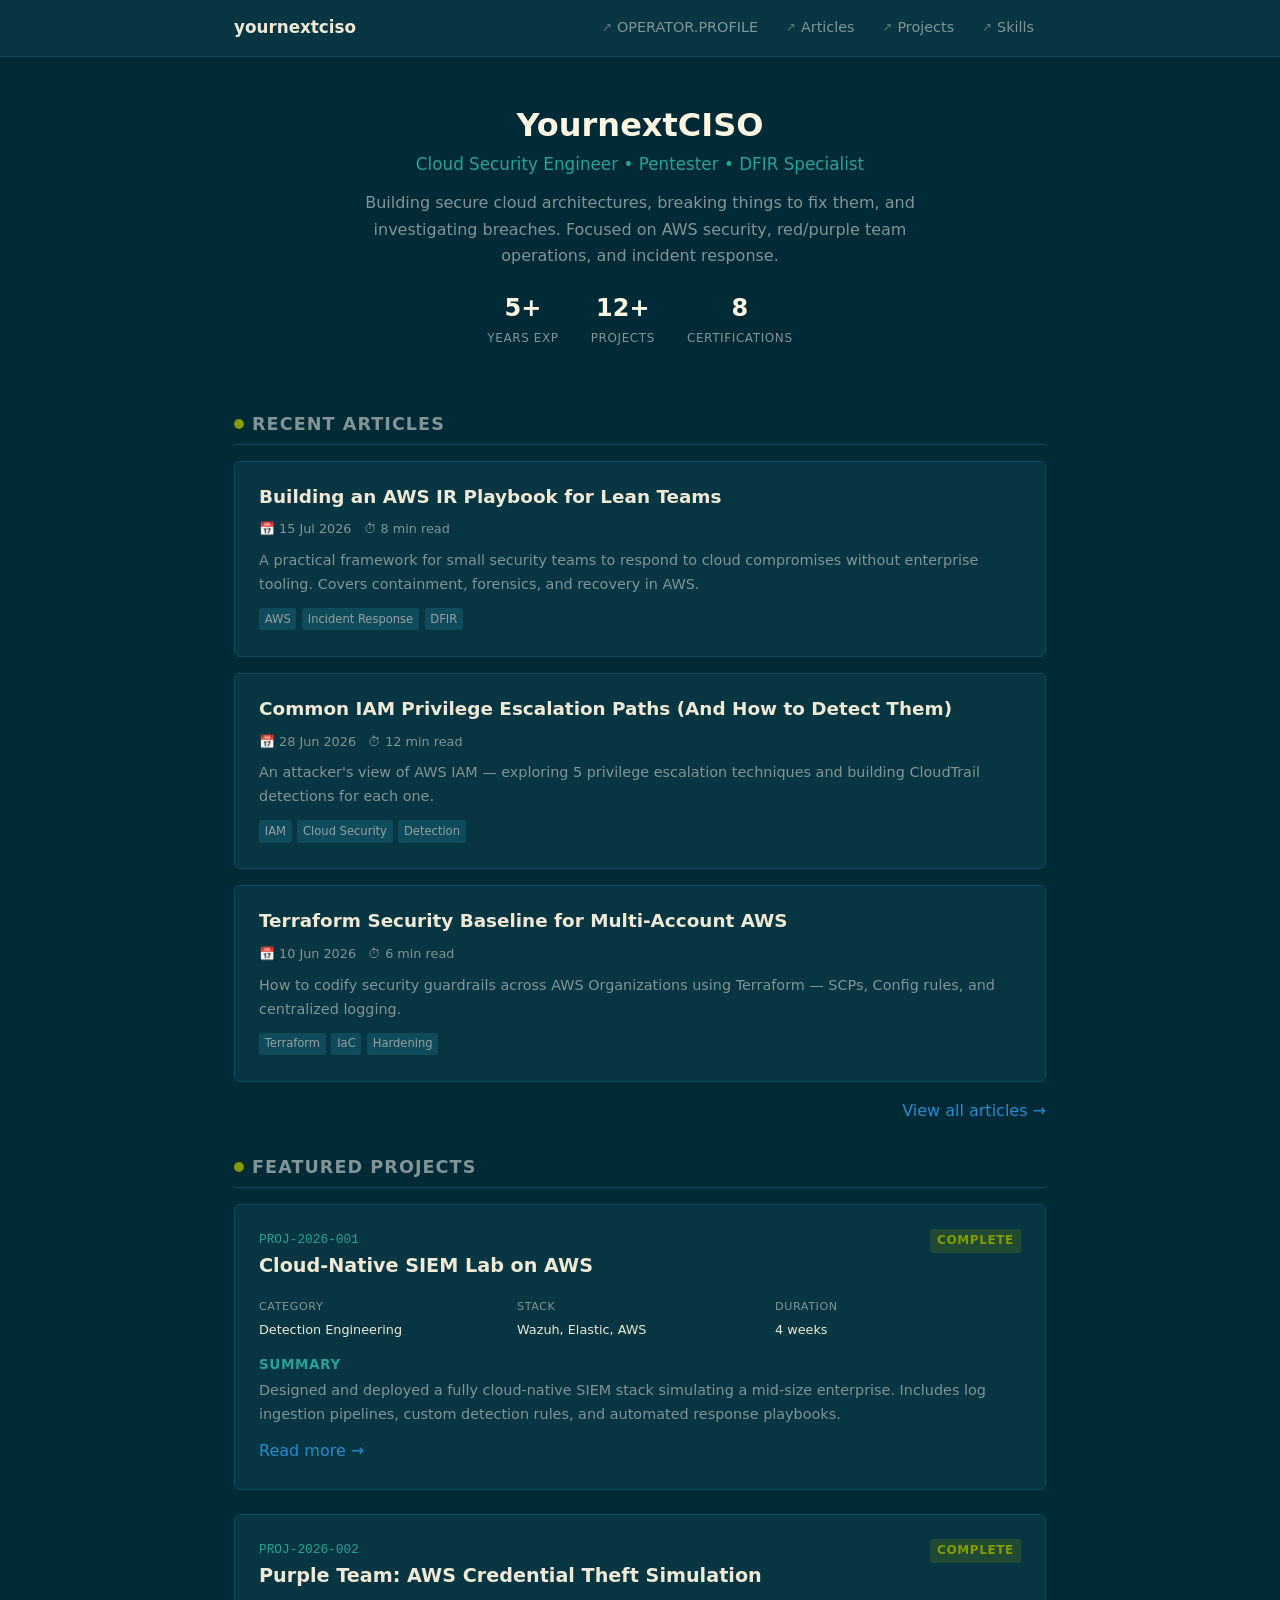
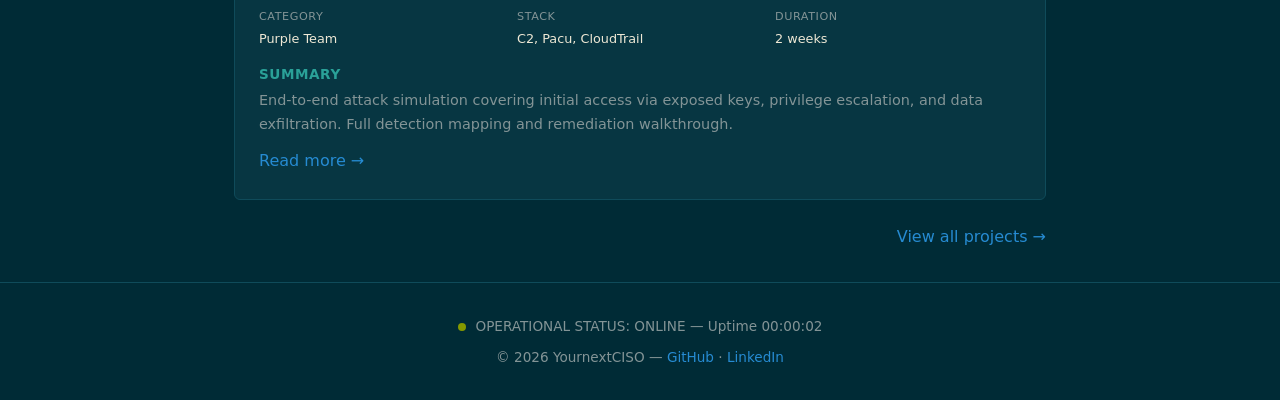
==== index.html @ 242e4b66 "Update index.html" ====
<!DOCTYPE html>
<html lang="en">
<head>
  <meta charset="UTF-8">
  <meta name="viewport" content="width=device-width, initial-scale=1.0">
  <meta name="description" content="YournextCISO — Be DFIRent">
  <title>YournextCISO — Security Operations</title>
  <link rel="stylesheet" href="css/style.css">
  <link rel="icon" type="image/svg+xml" href="data:image/svg+xml,<svg xmlns='http://www.w3.org/2000/svg' viewBox='0 0 32 32'><text y='28' font-size='28'>🛡️</text></svg>">
</head>
<body>

  <!-- Skip Link -->
  <a href="#main-content" class="sr-only skip-link">Skip to content</a>

  <!-- Header / Navigation -->
  <header class="site-header">
    <div class="header-inner">
      <a href="/" class="brand" title="YournextCISO">
        <img src="images/avatar.jpg" alt="" class="brand-avatar" width="32" height="32" onerror="this.style.display='none'">
        <span>yournextciso</span>
      </a>
      <button class="nav-toggle" id="navToggle" aria-label="Toggle navigation" aria-expanded="false">☰</button>
      <nav>
        <ul class="nav-tabs" id="navTabs">
          <li><a href="/" class="nav-tab"><span class="ix">↗</span>OPERATOR.PROFILE</a></li>
          <li><a href="articles/" class="nav-tab"><span class="ix">↗</span>Articles</a></li>
          <li><a href="projects/" class="nav-tab"><span class="ix">↗</span>Projects</a></li>
          <li><a href="skills/" class="nav-tab"><span class="ix">↗</span>Skills</a></li>
        </ul>
      </nav>
    </div>
  </header>

  <!-- Main Content -->
  <main id="main-content">

    <!-- Operator Profile -->
    <section class="profile-hero">
      <img src="images/avatar.jpg" alt="YournextCISO profile" class="profile-avatar" width="120" height="120" onerror="this.style.display='none'">
      <h1 class="profile-name">YournextCISO</h1>
      <p class="profile-title">Cloud Security Engineer &bull; Pentester &bull; DFIR Specialist</p>
      <p style="max-width:600px;margin:0.75rem auto 0;color:var(--soc-ink0);">
        Building secure cloud architectures, breaking things to fix them, and investigating breaches.
        Focused on AWS security, red/purple team operations, and incident response.
      </p>
      <div class="profile-stats">
        <div class="profile-stat">
          <div class="profile-stat-num">5+</div>
          <div class="profile-stat-label">Years Exp</div>
        </div>
        <div class="profile-stat">
          <div class="profile-stat-num">12+</div>
          <div class="profile-stat-label">Projects</div>
        </div>
        <div class="profile-stat">
          <div class="profile-stat-num">8</div>
          <div class="profile-stat-label">Certifications</div>
        </div>
      </div>
    </section>

    <div class="container">

      <!-- Recent Articles -->
      <section class="section">
        <div class="section-header">
          <span class="indicator" aria-hidden="true"></span>
          <h2>Recent Articles</h2>
        </div>

        <article class="card">
          <div class="card-title"><a href="articles/aws-incident-response-playbook.html">Building an AWS IR Playbook for Lean Teams</a></div>
          <div class="card-meta">
            <span>📅 15 Jul 2026</span>
            <span>⏱ 8 min read</span>
          </div>
          <div class="card-excerpt">A practical framework for small security teams to respond to cloud compromises without enterprise tooling. Covers containment, forensics, and recovery in AWS.</div>
          <div style="margin-top:0.5rem;">
            <span class="tag">AWS</span><span class="tag">Incident Response</span><span class="tag">DFIR</span>
          </div>
        </article>

        <article class="card">
          <div class="card-title"><a href="articles/iam-privilege-escalation-paths.html">Common IAM Privilege Escalation Paths (And How to Detect Them)</a></div>
          <div class="card-meta">
            <span>📅 28 Jun 2026</span>
            <span>⏱ 12 min read</span>
          </div>
          <div class="card-excerpt">An attacker's view of AWS IAM — exploring 5 privilege escalation techniques and building CloudTrail detections for each one.</div>
          <div style="margin-top:0.5rem;">
            <span class="tag">IAM</span><span class="tag">Cloud Security</span><span class="tag">Detection</span>
          </div>
        </article>

        <article class="card">
          <div class="card-title"><a href="articles/terraform-security-baseline.html">Terraform Security Baseline for Multi-Account AWS</a></div>
          <div class="card-meta">
            <span>📅 10 Jun 2026</span>
            <span>⏱ 6 min read</span>
          </div>
          <div class="card-excerpt">How to codify security guardrails across AWS Organizations using Terraform — SCPs, Config rules, and centralized logging.</div>
          <div style="margin-top:0.5rem;">
            <span class="tag">Terraform</span><span class="tag">IaC</span><span class="tag">Hardening</span>
          </div>
        </article>

        <p style="text-align:right;margin-top:0.5rem;">
          <a href="articles/">View all articles →</a>
        </p>
      </section>

      <!-- Featured Projects -->
      <section class="section">
        <div class="section-header">
          <span class="indicator" aria-hidden="true"></span>
          <h2>Featured Projects</h2>
        </div>

        <div class="report">
          <div class="report-header">
            <div>
              <div class="report-id">PROJ-2026-001</div>
              <div class="report-title">Cloud-Native SIEM Lab on AWS</div>
            </div>
            <span class="report-status complete">Complete</span>
          </div>
          <div class="report-grid">
            <div class="report-field">
              <div class="report-field-label">Category</div>
              <div class="report-field-value">Detection Engineering</div>
            </div>
            <div class="report-field">
              <div class="report-field-label">Stack</div>
              <div class="report-field-value">Wazuh, Elastic, AWS</div>
            </div>
            <div class="report-field">
              <div class="report-field-label">Duration</div>
              <div class="report-field-value">4 weeks</div>
            </div>
          </div>
          <div class="report-section">
            <h4>Summary</h4>
            <p style="font-size:0.9rem;color:var(--soc-ink0);">Designed and deployed a fully cloud-native SIEM stack simulating a mid-size enterprise. Includes log ingestion pipelines, custom detection rules, and automated response playbooks.</p>
          </div>
          <p style="margin-top:0.75rem;"><a href="projects/">Read more →</a></p>
        </div>

        <div class="report">
          <div class="report-header">
            <div>
              <div class="report-id">PROJ-2026-002</div>
              <div class="report-title">Purple Team: AWS Credential Theft Simulation</div>
            </div>
            <span class="report-status complete">Complete</span>
          </div>
          <div class="report-grid">
            <div class="report-field">
              <div class="report-field-label">Category</div>
              <div class="report-field-value">Purple Team</div>
            </div>
            <div class="report-field">
              <div class="report-field-label">Stack</div>
              <div class="report-field-value">C2, Pacu, CloudTrail</div>
            </div>
            <div class="report-field">
              <div class="report-field-label">Duration</div>
              <div class="report-field-value">2 weeks</div>
            </div>
          </div>
          <div class="report-section">
            <h4>Summary</h4>
            <p style="font-size:0.9rem;color:var(--soc-ink0);">End-to-end attack simulation covering initial access via exposed keys, privilege escalation, and data exfiltration. Full detection mapping and remediation walkthrough.</p>
          </div>
          <p style="margin-top:0.75rem;"><a href="projects/">Read more →</a></p>
        </div>

        <p style="text-align:right;margin-top:0.5rem;">
          <a href="projects/">View all projects →</a>
        </p>
      </section>

    </div>
  </main>

  <!-- Footer -->
  <footer class="site-footer">
    <div class="container">
      <p>
        <span class="status-dot" aria-hidden="true"></span>
        OPERATIONAL STATUS: ONLINE &mdash; Uptime <span id="uptimeCounter">--:--:--</span>
      </p>
      <p style="margin-top:0.5rem;">
        &copy; <span id="currentYear">2026</span> YournextCISO &mdash;
        <a href="https://github.com/YournextCISO">GitHub</a> &middot;
        <a href="https://www.linkedin.com/">LinkedIn</a>
      </p>
    </div>
  </footer>

  <script src="js/main.js"></script>
</body>
</html>
---- css/style.css ----
/* ==============================================
   YournextCISO Portfolio — SOC Dashboard Theme
   Merged from secfortress.com + chicken0248.fyi
   ============================================== */

/* --- Custom Properties --- */
:root {
  /* Solarized-dark inspired palette */
  --soc-bg0:    #002b36;
  --soc-bg1:    #073642;
  --soc-bg2:    #0a3d4a;
  --soc-bg3:    #0f4b5a;
  --soc-ink0:   #839496;
  --soc-ink1:   #93a1a1;
  --soc-ink2:   #eee8d5;
  --soc-ink3:   #fdf6e3;
  --soc-blue:   #268bd2;
  --soc-cyan:   #2aa198;
  --soc-green:  #859900;
  --soc-orange: #cb4b16;
  --soc-red:    #dc322f;
  --soc-violet: #6c71c4;
  --soc-yellow: #b58900;
  --soc-accent: var(--soc-blue);

  /* Layout */
  --soc-max-w:  860px;
  --soc-radius: 6px;
  --soc-gap:    1.5rem;

  /* Type */
  --font-mono:  'Cascadia Code', 'Fira Code', 'JetBrains Mono', 'Consolas', monospace;
  --font-sans:  system-ui, -apple-system, 'Segoe UI', Roboto, sans-serif;
}

/* --- Reset & Base --- */
*,
*::before,
*::after { box-sizing: border-box; margin: 0; padding: 0; }

html {
  scroll-behavior: smooth;
  font-size: 16px;
  background: var(--soc-bg0);
  color: var(--soc-ink1);
  font-family: var(--font-sans);
  line-height: 1.65;
}

body {
  min-height: 100vh;
  display: flex;
  flex-direction: column;
}

/* --- Skip Link (a11y) --- */
.sr-only {
  position: absolute; width: 1px; height: 1px;
  padding: 0; margin: -1px; overflow: hidden;
  clip: rect(0,0,0,0); white-space: nowrap; border: 0;
}
.skip-link:focus {
  position: fixed; top: 1rem; left: 1rem; z-index: 9999;
  width: auto; height: auto; clip: auto;
  background: var(--soc-bg3); color: var(--soc-cyan);
  padding: 0.5rem 1rem; border-radius: var(--soc-radius);
  font-weight: 600; text-decoration: none;
  box-shadow: 0 0 0 3px var(--soc-cyan);
}

/* --- Typography --- */
h1, h2, h3, h4 { color: var(--soc-ink3); line-height: 1.3; }
h1 { font-size: 1.8rem; }
h2 { font-size: 1.4rem; margin-bottom: 0.75rem; }
h3 { font-size: 1.15rem; }
a { color: var(--soc-blue); text-decoration: none; }
a:hover { color: var(--soc-cyan); text-decoration: underline; }
code, pre { font-family: var(--font-mono); }
pre {
  background: var(--soc-bg1);
  border: 1px solid var(--soc-bg3);
  border-radius: var(--soc-radius);
  padding: 1rem;
  overflow-x: auto;
  font-size: 0.85rem;
}
code { font-size: 0.9em; padding: 0.15em 0.4em; border-radius: 3px; background: var(--soc-bg1); }
p + p { margin-top: 0.75rem; }

/* --- Layout --- */
.container {
  max-width: var(--soc-max-w);
  margin: 0 auto;
  padding: 0 1.5rem;
}

/* --- Header / Nav (SOC-style tabs from chicken0248) --- */
.site-header {
  background: var(--soc-bg1);
  border-bottom: 1px solid var(--soc-bg3);
  position: sticky;
  top: 0;
  z-index: 100;
  backdrop-filter: blur(8px);
}
.header-inner {
  max-width: var(--soc-max-w);
  margin: 0 auto;
  padding: 0 1.5rem;
  display: flex;
  align-items: center;
  justify-content: space-between;
  height: 56px;
}

/* Brand / Logo */
.brand {
  display: flex;
  align-items: center;
  gap: 0.6rem;
  color: var(--soc-ink2);
  font-weight: 700;
  font-size: 1.05rem;
  text-decoration: none;
}
.brand:hover { color: var(--soc-cyan); text-decoration: none; }
.brand-avatar {
  width: 32px;
  height: 32px;
  border-radius: 50%;
  border: 2px solid var(--soc-cyan);
  object-fit: cover;
}

/* Nav Tabs (inspired by chicken0248 .soc-tab) */
.nav-tabs {
  display: flex;
  gap: 0.25rem;
  list-style: none;
}
.nav-tab {
  display: flex;
  align-items: center;
  gap: 0.3rem;
  padding: 0.35rem 0.75rem;
  border-radius: var(--soc-radius);
  color: var(--soc-ink0);
  font-size: 0.9rem;
  font-weight: 500;
  text-decoration: none;
  transition: background 0.15s, color 0.15s;
}
.nav-tab:hover { background: var(--soc-bg2); color: var(--soc-ink2); text-decoration: none; }
.nav-tab.active { background: var(--soc-bg3); color: var(--soc-cyan); }
.nav-tab .ix { font-size: 0.75rem; opacity: 0.7; }

/* Mobile nav toggle */
.nav-toggle {
  display: none;
  background: none;
  border: none;
  color: var(--soc-ink1);
  font-size: 1.5rem;
  cursor: pointer;
  padding: 0.25rem;
}

/* --- Footer --- */
.site-footer {
  margin-top: auto;
  border-top: 1px solid var(--soc-bg3);
  padding: 2rem 1.5rem;
  text-align: center;
  font-size: 0.85rem;
  color: var(--soc-ink0);
}
.site-footer .status-dot {
  display: inline-block;
  width: 8px; height: 8px;
  border-radius: 50%;
  background: var(--soc-green);
  margin-right: 0.35rem;
}

/* --- Cards (secfortress-style posts) --- */
.card {
  background: var(--soc-bg1);
  border: 1px solid var(--soc-bg3);
  border-radius: var(--soc-radius);
  padding: 1.25rem 1.5rem;
  margin-bottom: 1rem;
  transition: border-color 0.2s;
}
.card:hover { border-color: var(--soc-blue); }
.card-title {
  font-size: 1.15rem;
  font-weight: 600;
  margin-bottom: 0.4rem;
}
.card-title a { color: var(--soc-ink2); }
.card-title a:hover { color: var(--soc-cyan); text-decoration: none; }
.card-meta {
  display: flex;
  flex-wrap: wrap;
  gap: 0.75rem;
  font-size: 0.8rem;
  color: var(--soc-ink0);
  margin-bottom: 0.6rem;
}
.card-meta span { display: flex; align-items: center; gap: 0.25rem; }
.card-excerpt {
  color: var(--soc-ink0);
  font-size: 0.9rem;
}

/* Tags (secfortress style) */
.tag {
  display: inline-block;
  padding: 0.15em 0.5em;
  border-radius: 3px;
  font-size: 0.72rem;
  font-weight: 500;
  background: var(--soc-bg3);
  color: var(--soc-ink1);
  margin-right: 0.35rem;
  margin-bottom: 0.35rem;
}
.tag:hover { background: var(--soc-blue); color: var(--soc-ink3); text-decoration: none; }

/* --- Profile Hero (Operator Profile) --- */
.profile-hero {
  text-align: center;
  padding: 3rem 1.5rem 2rem;
}
.profile-avatar {
  width: 120px;
  height: 120px;
  border-radius: 50%;
  border: 3px solid var(--soc-cyan);
  margin-bottom: 1rem;
  object-fit: cover;
}
.profile-name { font-size: 2rem; margin-bottom: 0.25rem; }
.profile-title { color: var(--soc-cyan); font-size: 1.05rem; font-weight: 500; margin-bottom: 0.5rem; }
.profile-stats {
  display: flex;
  justify-content: center;
  gap: 2rem;
  margin-top: 1.25rem;
  font-size: 0.85rem;
}
.profile-stat { text-align: center; }
.profile-stat-num { font-size: 1.5rem; font-weight: 700; color: var(--soc-ink3); }
.profile-stat-label { color: var(--soc-ink0); font-size: 0.75rem; text-transform: uppercase; letter-spacing: 0.05em; }

/* --- Section Headers --- */
.section {
  margin: 2rem 0;
}
.section-header {
  display: flex;
  align-items: center;
  gap: 0.5rem;
  margin-bottom: 1rem;
  padding-bottom: 0.5rem;
  border-bottom: 1px solid var(--soc-bg3);
}
.section-header .indicator {
  width: 10px; height: 10px;
  border-radius: 50%;
  background: var(--soc-green);
  flex-shrink: 0;
}
.section-header h2 {
  margin: 0;
  font-size: 1.1rem;
  font-weight: 600;
  text-transform: uppercase;
  letter-spacing: 0.06em;
  color: var(--soc-ink0);
}

/* --- IR Report Style (projects) --- */
.report {
  background: var(--soc-bg1);
  border: 1px solid var(--soc-bg3);
  border-radius: var(--soc-radius);
  padding: 1.5rem;
  margin-bottom: 1.5rem;
}
.report-header {
  display: flex;
  align-items: flex-start;
  justify-content: space-between;
  flex-wrap: wrap;
  gap: 1rem;
  margin-bottom: 1rem;
}
.report-id {
  font-family: var(--font-mono);
  font-size: 0.8rem;
  color: var(--soc-cyan);
}
.report-title { font-size: 1.2rem; font-weight: 600; color: var(--soc-ink2); }
.report-status {
  font-size: 0.75rem;
  font-weight: 600;
  padding: 0.2em 0.6em;
  border-radius: 3px;
  text-transform: uppercase;
  letter-spacing: 0.05em;
}
.report-status.complete { background: #85990033; color: var(--soc-green); }
.report-status.in-progress { background: #b5890033; color: var(--soc-yellow); }
.report-grid {
  display: grid;
  grid-template-columns: repeat(auto-fit, minmax(180px, 1fr));
  gap: 0.75rem;
  margin-bottom: 1rem;
}
.report-field {
  font-size: 0.8rem;
}
.report-field-label {
  color: var(--soc-ink0);
  text-transform: uppercase;
  letter-spacing: 0.05em;
  font-size: 0.7rem;
  margin-bottom: 0.15rem;
}
.report-field-value { color: var(--soc-ink2); font-weight: 500; }
.report-section { margin-top: 1rem; }
.report-section h4 {
  font-size: 0.85rem;
  color: var(--soc-cyan);
  text-transform: uppercase;
  letter-spacing: 0.04em;
  margin-bottom: 0.35rem;
}

/* --- Skills Grid --- */
.skills-grid {
  display: grid;
  grid-template-columns: repeat(auto-fit, minmax(250px, 1fr));
  gap: 1rem;
}
.skill-block {
  background: var(--soc-bg1);
  border: 1px solid var(--soc-bg3);
  border-radius: var(--soc-radius);
  padding: 1.25rem;
}
.skill-block h3 {
  font-size: 0.95rem;
  margin-bottom: 0.75rem;
  color: var(--soc-cyan);
  text-transform: uppercase;
  letter-spacing: 0.04em;
}
.skill-tags { display: flex; flex-wrap: wrap; gap: 0.4rem; }
.skill-tag {
  display: inline-block;
  padding: 0.2em 0.6em;
  border-radius: 3px;
  font-size: 0.78rem;
  font-weight: 500;
  background: var(--soc-bg3);
  color: var(--soc-ink1);
}

/* --- 404 --- */
.error-page {
  text-align: center;
  padding: 4rem 1.5rem;
}
.error-page h1 {
  font-size: 4rem;
  font-family: var(--font-mono);
  color: var(--soc-cyan);
}
.error-page p { color: var(--soc-ink0); margin-top: 0.5rem; }

/* --- Responsive --- */
@media (max-width: 640px) {
  .nav-tabs {
    display: none;
    position: absolute;
    top: 56px;
    left: 0;
    right: 0;
    background: var(--soc-bg1);
    border-bottom: 1px solid var(--soc-bg3);
    flex-direction: column;
    padding: 0.5rem 1rem;
    gap: 0;
  }
  .nav-tabs.open { display: flex; }
  .nav-toggle { display: block; }
  .profile-stats { gap: 1.25rem; }
  .report-grid { grid-template-columns: 1fr 1fr; }
  h1 { font-size: 1.5rem; }
  .container { padding: 0 1rem; }
  .header-inner { padding: 0 1rem; }
}
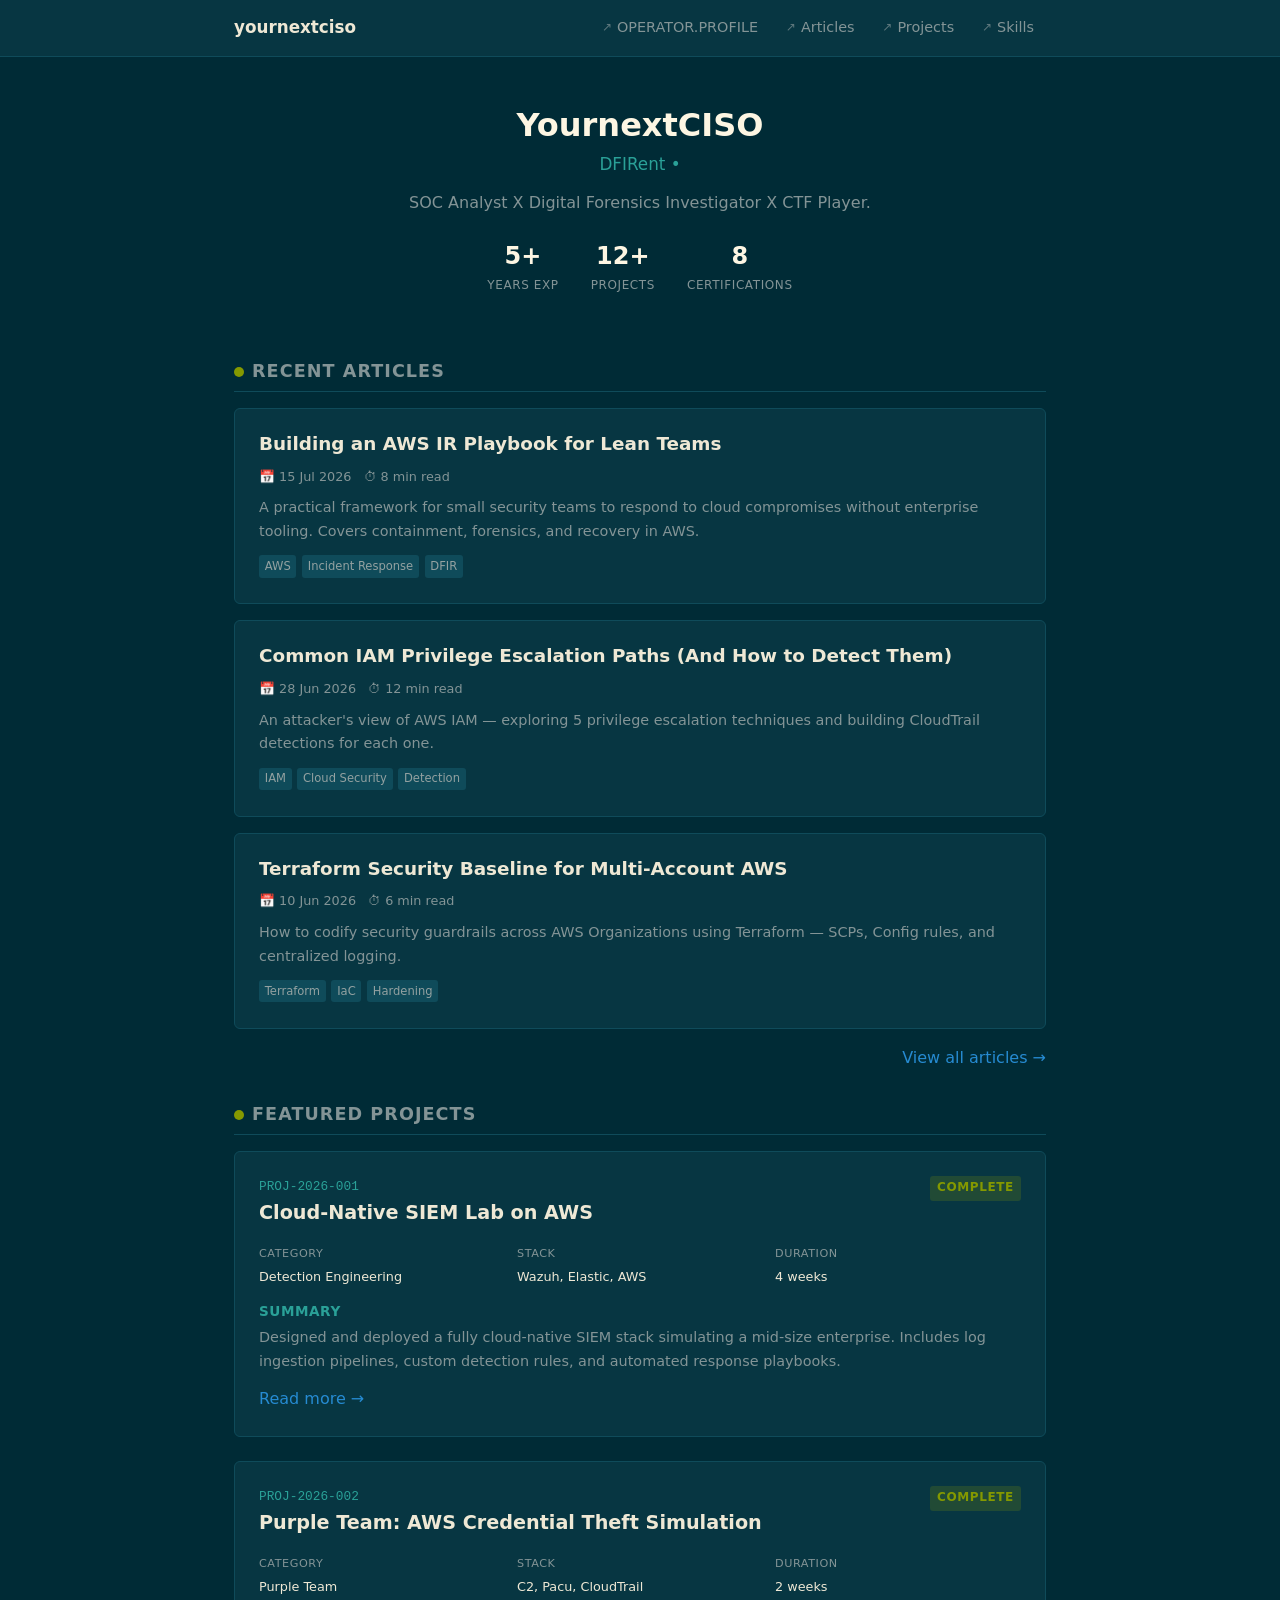
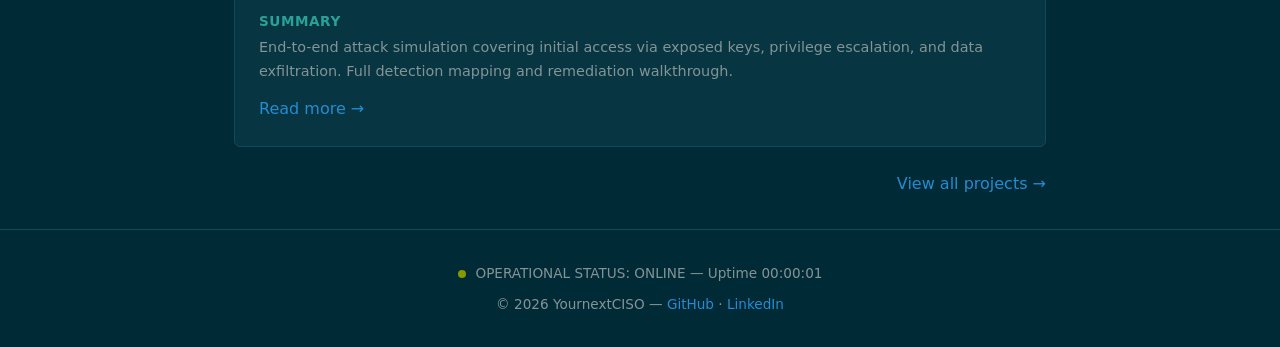
==== commit 2e708179: "Update index.html" ====
--- a/index.html
+++ b/index.html
@@ -39,10 +39,9 @@
     <section class="profile-hero">
       <img src="images/avatar.jpg" alt="YournextCISO profile" class="profile-avatar" width="120" height="120" onerror="this.style.display='none'">
       <h1 class="profile-name">YournextCISO</h1>
-      <p class="profile-title">Cloud Security Engineer &bull; Pentester &bull; DFIR Specialist</p>
+      <p class="profile-title">DFIRent &bull;</p>
       <p style="max-width:600px;margin:0.75rem auto 0;color:var(--soc-ink0);">
-        Building secure cloud architectures, breaking things to fix them, and investigating breaches.
-        Focused on AWS security, red/purple team operations, and incident response.
+        SOC Analyst X Digital Forensics Investigator X CTF Player.
       </p>
       <div class="profile-stats">
         <div class="profile-stat">
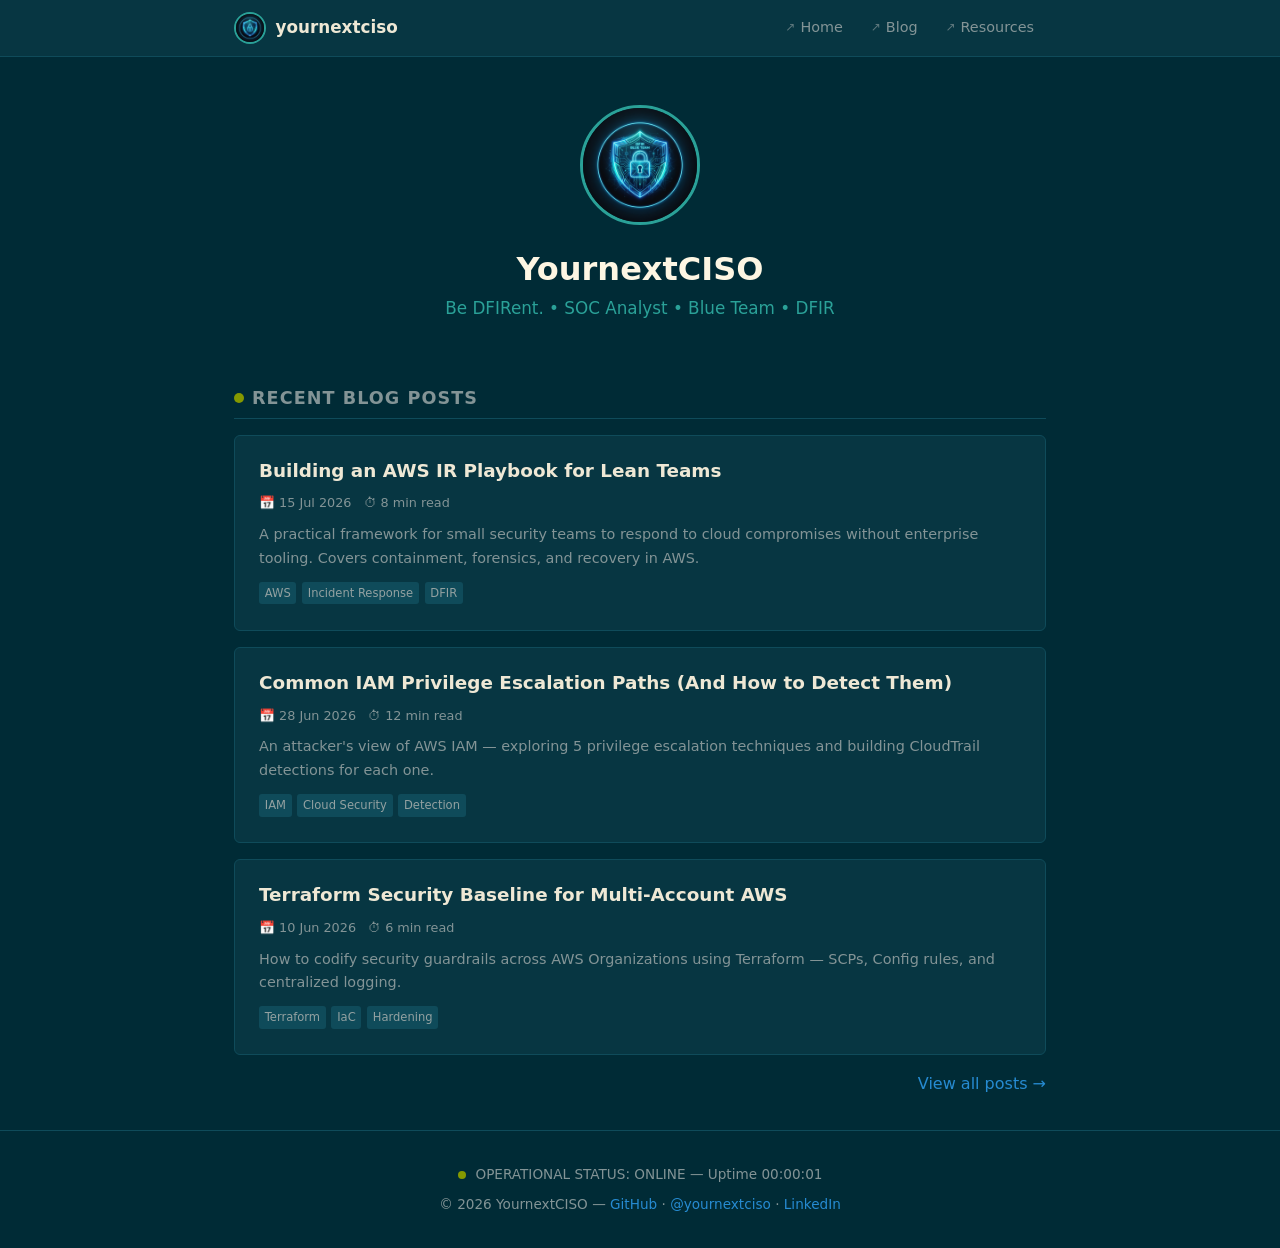
==== commit 7b804132: "Redesign: minimal homepage, rename articles to blogs, add resources, remove projects/skills" ====
--- a/index.html
+++ b/index.html
@@ -3,8 +3,8 @@
 <head>
   <meta charset="UTF-8">
   <meta name="viewport" content="width=device-width, initial-scale=1.0">
-  <meta name="description" content="YournextCISO — Be DFIRent">
-  <title>YournextCISO — Security Operations</title>
+  <meta name="description" content="YournextCISO — Be DFIRent. SOC Analyst | Blue Team & DFIR">
+  <title>YournextCISO — Home</title>
   <link rel="stylesheet" href="css/style.css">
   <link rel="icon" type="image/svg+xml" href="data:image/svg+xml,<svg xmlns='http://www.w3.org/2000/svg' viewBox='0 0 32 32'><text y='28' font-size='28'>🛡️</text></svg>">
 </head>
@@ -17,16 +17,15 @@
   <header class="site-header">
     <div class="header-inner">
       <a href="/" class="brand" title="YournextCISO">
-        <img src="images/avatar.jpg" alt="" class="brand-avatar" width="32" height="32" onerror="this.style.display='none'">
+        <img src="images/avatar.png" alt="" class="brand-avatar" width="32" height="32" onerror="this.style.display='none'">
         <span>yournextciso</span>
       </a>
       <button class="nav-toggle" id="navToggle" aria-label="Toggle navigation" aria-expanded="false">☰</button>
       <nav>
         <ul class="nav-tabs" id="navTabs">
-          <li><a href="/" class="nav-tab"><span class="ix">↗</span>OPERATOR.PROFILE</a></li>
-          <li><a href="articles/" class="nav-tab"><span class="ix">↗</span>Articles</a></li>
-          <li><a href="projects/" class="nav-tab"><span class="ix">↗</span>Projects</a></li>
-          <li><a href="skills/" class="nav-tab"><span class="ix">↗</span>Skills</a></li>
+          <li><a href="/" class="nav-tab"><span class="ix">↗</span>Home</a></li>
+          <li><a href="blogs/" class="nav-tab"><span class="ix">↗</span>Blog</a></li>
+          <li><a href="resources/" class="nav-tab"><span class="ix">↗</span>Resources</a></li>
         </ul>
       </nav>
     </div>
@@ -35,41 +34,24 @@
   <!-- Main Content -->
   <main id="main-content">
 
-    <!-- Operator Profile -->
+    <!-- Operator Profile — Minimal -->
     <section class="profile-hero">
-      <img src="images/avatar.jpg" alt="YournextCISO profile" class="profile-avatar" width="120" height="120" onerror="this.style.display='none'">
+      <img src="images/avatar.png" alt="YournextCISO profile" class="profile-avatar" width="120" height="120" onerror="this.style.display='none'">
       <h1 class="profile-name">YournextCISO</h1>
-      <p class="profile-title">DFIRent &bull;</p>
-      <p style="max-width:600px;margin:0.75rem auto 0;color:var(--soc-ink0);">
-        SOC Analyst X Digital Forensics Investigator X CTF Player.
-      </p>
-      <div class="profile-stats">
-        <div class="profile-stat">
-          <div class="profile-stat-num">5+</div>
-          <div class="profile-stat-label">Years Exp</div>
-        </div>
-        <div class="profile-stat">
-          <div class="profile-stat-num">12+</div>
-          <div class="profile-stat-label">Projects</div>
-        </div>
-        <div class="profile-stat">
-          <div class="profile-stat-num">8</div>
-          <div class="profile-stat-label">Certifications</div>
-        </div>
-      </div>
+      <p class="profile-title">Be DFIRent. &bull; SOC Analyst &bull; Blue Team &bull; DFIR</p>
     </section>
 
     <div class="container">
 
-      <!-- Recent Articles -->
-      <section class="section">
+      <!-- Recent Blog Posts -->
+      <section class="section" id="blog-feed">
         <div class="section-header">
           <span class="indicator" aria-hidden="true"></span>
-          <h2>Recent Articles</h2>
+          <h2>Recent Blog Posts</h2>
         </div>
 
         <article class="card">
-          <div class="card-title"><a href="articles/aws-incident-response-playbook.html">Building an AWS IR Playbook for Lean Teams</a></div>
+          <div class="card-title"><a href="blogs/aws-incident-response-playbook.html">Building an AWS IR Playbook for Lean Teams</a></div>
           <div class="card-meta">
             <span>📅 15 Jul 2026</span>
             <span>⏱ 8 min read</span>
@@ -81,7 +63,7 @@
         </article>
 
         <article class="card">
-          <div class="card-title"><a href="articles/iam-privilege-escalation-paths.html">Common IAM Privilege Escalation Paths (And How to Detect Them)</a></div>
+          <div class="card-title"><a href="blogs/iam-privilege-escalation-paths.html">Common IAM Privilege Escalation Paths (And How to Detect Them)</a></div>
           <div class="card-meta">
             <span>📅 28 Jun 2026</span>
             <span>⏱ 12 min read</span>
@@ -93,7 +75,7 @@
         </article>
 
         <article class="card">
-          <div class="card-title"><a href="articles/terraform-security-baseline.html">Terraform Security Baseline for Multi-Account AWS</a></div>
+          <div class="card-title"><a href="blogs/terraform-security-baseline.html">Terraform Security Baseline for Multi-Account AWS</a></div>
           <div class="card-meta">
             <span>📅 10 Jun 2026</span>
             <span>⏱ 6 min read</span>
@@ -105,77 +87,7 @@
         </article>
 
         <p style="text-align:right;margin-top:0.5rem;">
-          <a href="articles/">View all articles →</a>
-        </p>
-      </section>
-
-      <!-- Featured Projects -->
-      <section class="section">
-        <div class="section-header">
-          <span class="indicator" aria-hidden="true"></span>
-          <h2>Featured Projects</h2>
-        </div>
-
-        <div class="report">
-          <div class="report-header">
-            <div>
-              <div class="report-id">PROJ-2026-001</div>
-              <div class="report-title">Cloud-Native SIEM Lab on AWS</div>
-            </div>
-            <span class="report-status complete">Complete</span>
-          </div>
-          <div class="report-grid">
-            <div class="report-field">
-              <div class="report-field-label">Category</div>
-              <div class="report-field-value">Detection Engineering</div>
-            </div>
-            <div class="report-field">
-              <div class="report-field-label">Stack</div>
-              <div class="report-field-value">Wazuh, Elastic, AWS</div>
-            </div>
-            <div class="report-field">
-              <div class="report-field-label">Duration</div>
-              <div class="report-field-value">4 weeks</div>
-            </div>
-          </div>
-          <div class="report-section">
-            <h4>Summary</h4>
-            <p style="font-size:0.9rem;color:var(--soc-ink0);">Designed and deployed a fully cloud-native SIEM stack simulating a mid-size enterprise. Includes log ingestion pipelines, custom detection rules, and automated response playbooks.</p>
-          </div>
-          <p style="margin-top:0.75rem;"><a href="projects/">Read more →</a></p>
-        </div>
-
-        <div class="report">
-          <div class="report-header">
-            <div>
-              <div class="report-id">PROJ-2026-002</div>
-              <div class="report-title">Purple Team: AWS Credential Theft Simulation</div>
-            </div>
-            <span class="report-status complete">Complete</span>
-          </div>
-          <div class="report-grid">
-            <div class="report-field">
-              <div class="report-field-label">Category</div>
-              <div class="report-field-value">Purple Team</div>
-            </div>
-            <div class="report-field">
-              <div class="report-field-label">Stack</div>
-              <div class="report-field-value">C2, Pacu, CloudTrail</div>
-            </div>
-            <div class="report-field">
-              <div class="report-field-label">Duration</div>
-              <div class="report-field-value">2 weeks</div>
-            </div>
-          </div>
-          <div class="report-section">
-            <h4>Summary</h4>
-            <p style="font-size:0.9rem;color:var(--soc-ink0);">End-to-end attack simulation covering initial access via exposed keys, privilege escalation, and data exfiltration. Full detection mapping and remediation walkthrough.</p>
-          </div>
-          <p style="margin-top:0.75rem;"><a href="projects/">Read more →</a></p>
-        </div>
-
-        <p style="text-align:right;margin-top:0.5rem;">
-          <a href="projects/">View all projects →</a>
+          <a href="blogs/">View all posts →</a>
         </p>
       </section>
 
@@ -192,6 +104,7 @@
       <p style="margin-top:0.5rem;">
         &copy; <span id="currentYear">2026</span> YournextCISO &mdash;
         <a href="https://github.com/YournextCISO">GitHub</a> &middot;
+        <a href="https://x.com/yournextciso">@yournextciso</a> &middot;
         <a href="https://www.linkedin.com/">LinkedIn</a>
       </p>
     </div>
@@ -199,4 +112,4 @@
 
   <script src="js/main.js"></script>
 </body>
-</html>
+</html>
--- a/css/style.css
+++ b/css/style.css
@@ -1,6 +1,6 @@
 /* ==============================================
    YournextCISO Portfolio — SOC Dashboard Theme
-   Merged from secfortress.com + chicken0248.fyi
+   Minimal Blue Team / DFIR Style
    ============================================== */
 
 /* --- Custom Properties --- */
@@ -94,7 +94,7 @@
   padding: 0 1.5rem;
 }
 
-/* --- Header / Nav (SOC-style tabs from chicken0248) --- */
+/* --- Header / Nav (SOC-style tabs) --- */
 .site-header {
   background: var(--soc-bg1);
   border-bottom: 1px solid var(--soc-bg3);
@@ -132,7 +132,7 @@
   object-fit: cover;
 }
 
-/* Nav Tabs (inspired by chicken0248 .soc-tab) */
+/* Nav Tabs */
 .nav-tabs {
   display: flex;
   gap: 0.25rem;
@@ -182,7 +182,7 @@
   margin-right: 0.35rem;
 }
 
-/* --- Cards (secfortress-style posts) --- */
+/* --- Cards (blog posts) --- */
 .card {
   background: var(--soc-bg1);
   border: 1px solid var(--soc-bg3);
@@ -213,7 +213,7 @@
   font-size: 0.9rem;
 }
 
-/* Tags (secfortress style) */
+/* Tags */
 .tag {
   display: inline-block;
   padding: 0.15em 0.5em;
@@ -227,10 +227,10 @@
 }
 .tag:hover { background: var(--soc-blue); color: var(--soc-ink3); text-decoration: none; }
 
-/* --- Profile Hero (Operator Profile) --- */
+/* --- Profile Hero (Minimal) --- */
 .profile-hero {
   text-align: center;
-  padding: 3rem 1.5rem 2rem;
+  padding: 3rem 1.5rem 1.5rem;
 }
 .profile-avatar {
   width: 120px;
@@ -242,16 +242,6 @@
 }
 .profile-name { font-size: 2rem; margin-bottom: 0.25rem; }
 .profile-title { color: var(--soc-cyan); font-size: 1.05rem; font-weight: 500; margin-bottom: 0.5rem; }
-.profile-stats {
-  display: flex;
-  justify-content: center;
-  gap: 2rem;
-  margin-top: 1.25rem;
-  font-size: 0.85rem;
-}
-.profile-stat { text-align: center; }
-.profile-stat-num { font-size: 1.5rem; font-weight: 700; color: var(--soc-ink3); }
-.profile-stat-label { color: var(--soc-ink0); font-size: 0.75rem; text-transform: uppercase; letter-spacing: 0.05em; }
 
 /* --- Section Headers --- */
 .section {
@@ -280,92 +270,26 @@
   color: var(--soc-ink0);
 }
 
-/* --- IR Report Style (projects) --- */
-.report {
-  background: var(--soc-bg1);
-  border: 1px solid var(--soc-bg3);
-  border-radius: var(--soc-radius);
-  padding: 1.5rem;
-  margin-bottom: 1.5rem;
-}
-.report-header {
-  display: flex;
-  align-items: flex-start;
-  justify-content: space-between;
+/* --- Resource Items (Resources page) --- */
+.resource-item {
+  display: flex;
   flex-wrap: wrap;
-  gap: 1rem;
-  margin-bottom: 1rem;
-}
-.report-id {
-  font-family: var(--font-mono);
-  font-size: 0.8rem;
+  align-items: baseline;
+  gap: 0.4rem;
+  padding: 0.6rem 0;
+  border-bottom: 1px solid var(--soc-bg3);
+  font-size: 0.9rem;
+}
+.resource-item:last-child { border-bottom: none; }
+.resource-item a {
+  font-weight: 600;
   color: var(--soc-cyan);
-}
-.report-title { font-size: 1.2rem; font-weight: 600; color: var(--soc-ink2); }
-.report-status {
-  font-size: 0.75rem;
-  font-weight: 600;
-  padding: 0.2em 0.6em;
-  border-radius: 3px;
-  text-transform: uppercase;
-  letter-spacing: 0.05em;
-}
-.report-status.complete { background: #85990033; color: var(--soc-green); }
-.report-status.in-progress { background: #b5890033; color: var(--soc-yellow); }
-.report-grid {
-  display: grid;
-  grid-template-columns: repeat(auto-fit, minmax(180px, 1fr));
-  gap: 0.75rem;
-  margin-bottom: 1rem;
-}
-.report-field {
-  font-size: 0.8rem;
-}
-.report-field-label {
-  color: var(--soc-ink0);
-  text-transform: uppercase;
-  letter-spacing: 0.05em;
-  font-size: 0.7rem;
-  margin-bottom: 0.15rem;
-}
-.report-field-value { color: var(--soc-ink2); font-weight: 500; }
-.report-section { margin-top: 1rem; }
-.report-section h4 {
-  font-size: 0.85rem;
-  color: var(--soc-cyan);
-  text-transform: uppercase;
-  letter-spacing: 0.04em;
-  margin-bottom: 0.35rem;
-}
-
-/* --- Skills Grid --- */
-.skills-grid {
-  display: grid;
-  grid-template-columns: repeat(auto-fit, minmax(250px, 1fr));
-  gap: 1rem;
-}
-.skill-block {
-  background: var(--soc-bg1);
-  border: 1px solid var(--soc-bg3);
-  border-radius: var(--soc-radius);
-  padding: 1.25rem;
-}
-.skill-block h3 {
-  font-size: 0.95rem;
-  margin-bottom: 0.75rem;
-  color: var(--soc-cyan);
-  text-transform: uppercase;
-  letter-spacing: 0.04em;
-}
-.skill-tags { display: flex; flex-wrap: wrap; gap: 0.4rem; }
-.skill-tag {
-  display: inline-block;
-  padding: 0.2em 0.6em;
-  border-radius: 3px;
-  font-size: 0.78rem;
-  font-weight: 500;
-  background: var(--soc-bg3);
-  color: var(--soc-ink1);
+  white-space: nowrap;
+}
+.resource-item a:hover { color: var(--soc-blue); }
+.resource-desc {
+  color: var(--soc-ink0);
+  font-size: 0.82rem;
 }
 
 /* --- 404 --- */
@@ -396,8 +320,6 @@
   }
   .nav-tabs.open { display: flex; }
   .nav-toggle { display: block; }
-  .profile-stats { gap: 1.25rem; }
-  .report-grid { grid-template-columns: 1fr 1fr; }
   h1 { font-size: 1.5rem; }
   .container { padding: 0 1rem; }
   .header-inner { padding: 0 1rem; }
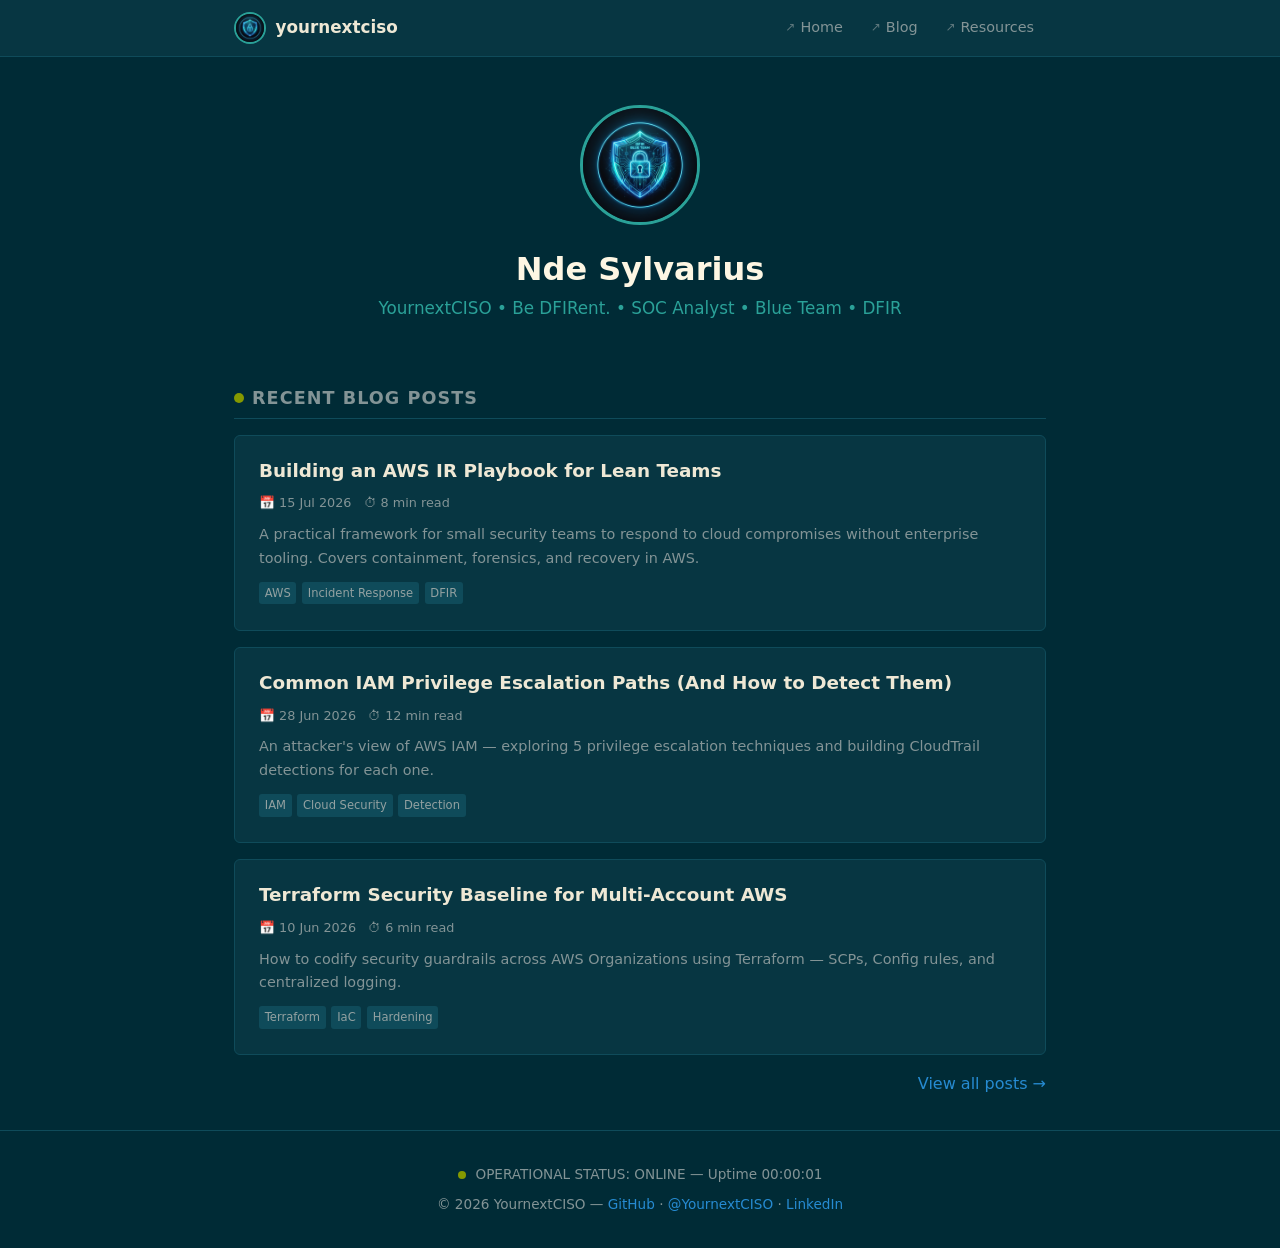
==== commit 8c49589d: "Blog: add real projects and walkthroughs from GitHub org, fix social links and profile name" ====
--- a/index.html
+++ b/index.html
@@ -37,8 +37,8 @@
     <!-- Operator Profile — Minimal -->
     <section class="profile-hero">
       <img src="images/avatar.png" alt="YournextCISO profile" class="profile-avatar" width="120" height="120" onerror="this.style.display='none'">
-      <h1 class="profile-name">YournextCISO</h1>
-      <p class="profile-title">Be DFIRent. &bull; SOC Analyst &bull; Blue Team &bull; DFIR</p>
+      <h1 class="profile-name">Nde Sylvarius</h1>
+      <p class="profile-title">YournextCISO &bull; Be DFIRent. &bull; SOC Analyst &bull; Blue Team &bull; DFIR</p>
     </section>
 
     <div class="container">
@@ -104,8 +104,8 @@
       <p style="margin-top:0.5rem;">
         &copy; <span id="currentYear">2026</span> YournextCISO &mdash;
         <a href="https://github.com/YournextCISO">GitHub</a> &middot;
-        <a href="https://x.com/yournextciso">@yournextciso</a> &middot;
-        <a href="https://www.linkedin.com/">LinkedIn</a>
+        <a href="https://x.com/YournextCISO">@YournextCISO</a> &middot;
+        <a href="https://www.linkedin.com/in/ndesylvarius/">LinkedIn</a>
       </p>
     </div>
   </footer>
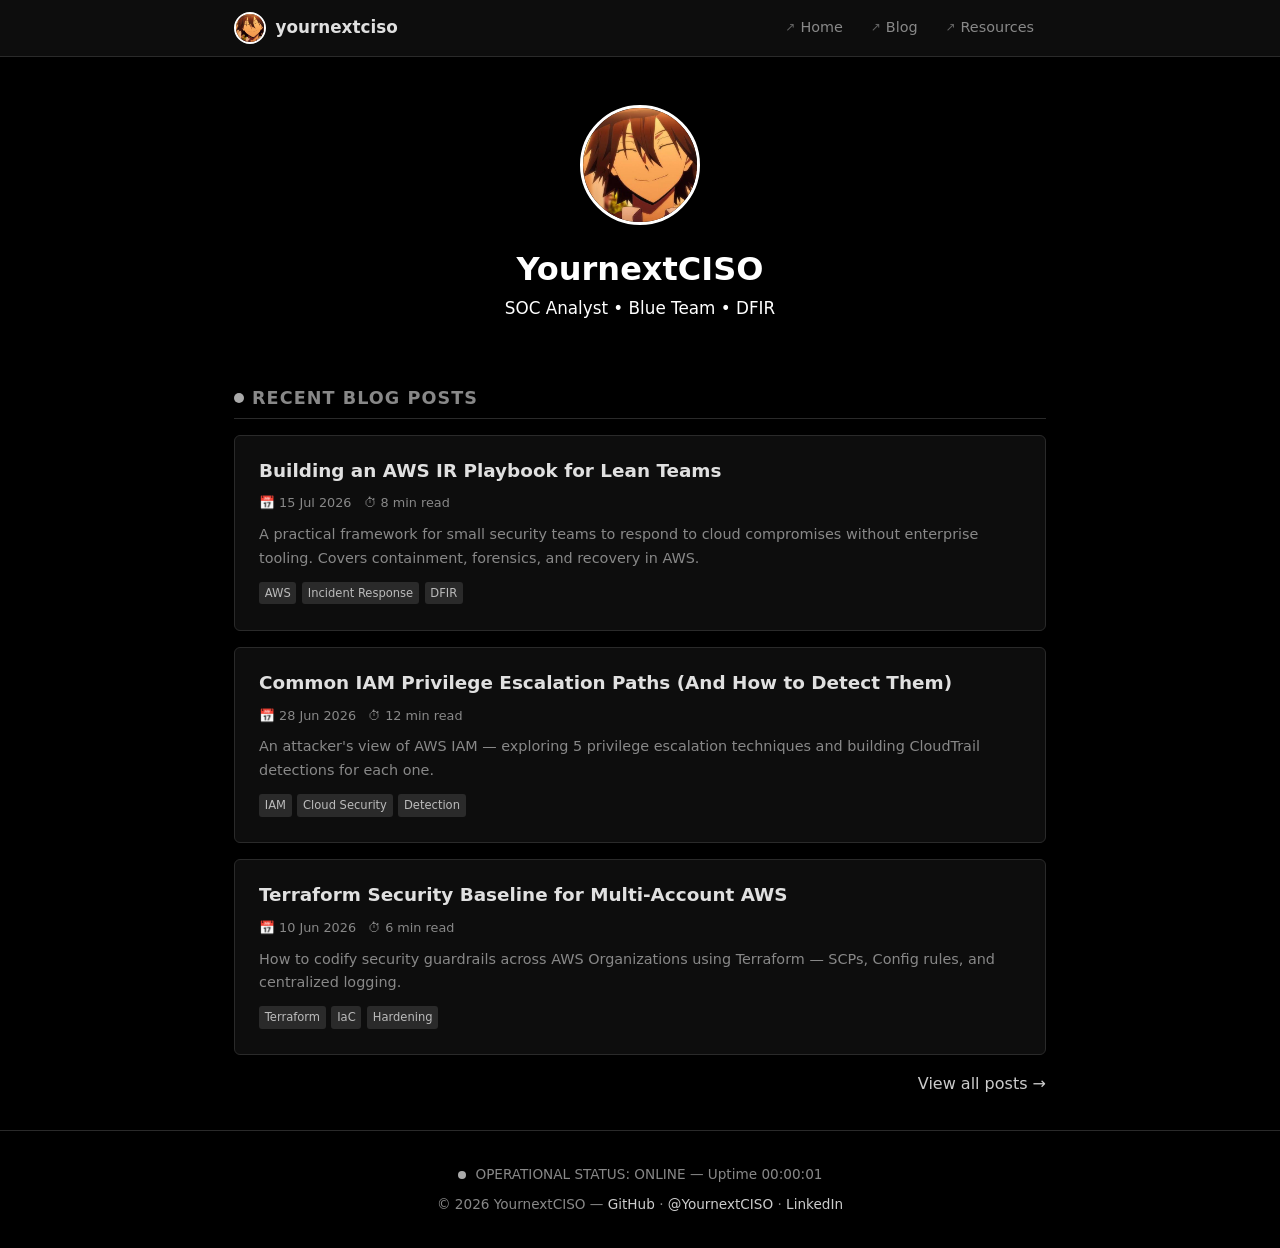
==== commit 41d66b6e: "Update avatar to GitHub profile picture, fix homepage name and tagline" ====
--- a/index.html
+++ b/index.html
@@ -37,8 +37,8 @@
     <!-- Operator Profile — Minimal -->
     <section class="profile-hero">
       <img src="images/avatar.png" alt="YournextCISO profile" class="profile-avatar" width="120" height="120" onerror="this.style.display='none'">
-      <h1 class="profile-name">Nde Sylvarius</h1>
-      <p class="profile-title">YournextCISO &bull; Be DFIRent. &bull; SOC Analyst &bull; Blue Team &bull; DFIR</p>
+      <h1 class="profile-name">YournextCISO</h1>
+      <p class="profile-title">SOC Analyst &bull; Blue Team &bull; DFIR</p>
     </section>
 
     <div class="container">
--- a/css/style.css
+++ b/css/style.css
@@ -5,23 +5,23 @@
 
 /* --- Custom Properties --- */
 :root {
-  /* Solarized-dark inspired palette */
-  --soc-bg0:    #002b36;
-  --soc-bg1:    #073642;
-  --soc-bg2:    #0a3d4a;
-  --soc-bg3:    #0f4b5a;
-  --soc-ink0:   #839496;
-  --soc-ink1:   #93a1a1;
-  --soc-ink2:   #eee8d5;
-  --soc-ink3:   #fdf6e3;
-  --soc-blue:   #268bd2;
-  --soc-cyan:   #2aa198;
-  --soc-green:  #859900;
-  --soc-orange: #cb4b16;
-  --soc-red:    #dc322f;
-  --soc-violet: #6c71c4;
-  --soc-yellow: #b58900;
-  --soc-accent: var(--soc-blue);
+  /* Black & White palette */
+  --soc-bg0:    #000000;
+  --soc-bg1:    #0d0d0d;
+  --soc-bg2:    #1a1a1a;
+  --soc-bg3:    #2a2a2a;
+  --soc-ink0:   #888888;
+  --soc-ink1:   #bbbbbb;
+  --soc-ink2:   #e0e0e0;
+  --soc-ink3:   #ffffff;
+  --soc-blue:   #cccccc;
+  --soc-cyan:   #ffffff;
+  --soc-green:  #aaaaaa;
+  --soc-orange: #999999;
+  --soc-red:    #ff4444;
+  --soc-violet: #888888;
+  --soc-yellow: #bbbbbb;
+  --soc-accent: #ffffff;
 
   /* Layout */
   --soc-max-w:  860px;
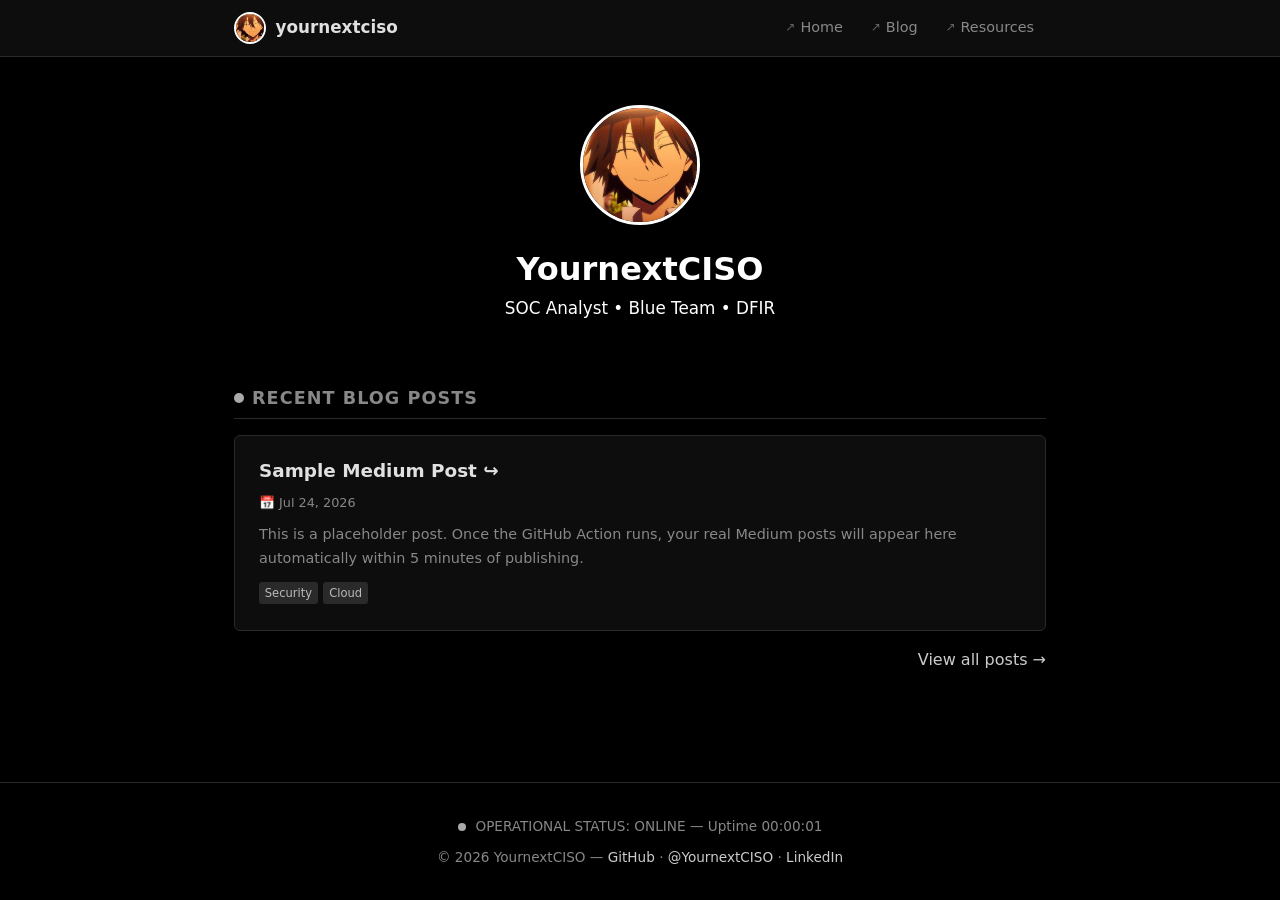
==== commit 4a70b3f9: "Add Medium blog integration - 5-min auto-fetch via GitHub Actions" ====
--- a/index.html
+++ b/index.html
@@ -50,41 +50,10 @@
           <h2>Recent Blog Posts</h2>
         </div>
 
-        <article class="card">
-          <div class="card-title"><a href="blogs/aws-incident-response-playbook.html">Building an AWS IR Playbook for Lean Teams</a></div>
-          <div class="card-meta">
-            <span>📅 15 Jul 2026</span>
-            <span>⏱ 8 min read</span>
-          </div>
-          <div class="card-excerpt">A practical framework for small security teams to respond to cloud compromises without enterprise tooling. Covers containment, forensics, and recovery in AWS.</div>
-          <div style="margin-top:0.5rem;">
-            <span class="tag">AWS</span><span class="tag">Incident Response</span><span class="tag">DFIR</span>
-          </div>
-        </article>
-
-        <article class="card">
-          <div class="card-title"><a href="blogs/iam-privilege-escalation-paths.html">Common IAM Privilege Escalation Paths (And How to Detect Them)</a></div>
-          <div class="card-meta">
-            <span>📅 28 Jun 2026</span>
-            <span>⏱ 12 min read</span>
-          </div>
-          <div class="card-excerpt">An attacker's view of AWS IAM — exploring 5 privilege escalation techniques and building CloudTrail detections for each one.</div>
-          <div style="margin-top:0.5rem;">
-            <span class="tag">IAM</span><span class="tag">Cloud Security</span><span class="tag">Detection</span>
-          </div>
-        </article>
-
-        <article class="card">
-          <div class="card-title"><a href="blogs/terraform-security-baseline.html">Terraform Security Baseline for Multi-Account AWS</a></div>
-          <div class="card-meta">
-            <span>📅 10 Jun 2026</span>
-            <span>⏱ 6 min read</span>
-          </div>
-          <div class="card-excerpt">How to codify security guardrails across AWS Organizations using Terraform — SCPs, Config rules, and centralized logging.</div>
-          <div style="margin-top:0.5rem;">
-            <span class="tag">Terraform</span><span class="tag">IaC</span><span class="tag">Hardening</span>
-          </div>
-        </article>
+        <div data-medium-feed="3">
+          <!-- Dynamically populated from medium-posts.json -->
+          <p style="color:var(--soc-ink0);">Loading posts…</p>
+        </div>
 
         <p style="text-align:right;margin-top:0.5rem;">
           <a href="blogs/">View all posts →</a>
@@ -111,5 +80,6 @@
   </footer>
 
   <script src="js/main.js"></script>
+  <script src="js/medium-feed.js"></script>
 </body>
 </html>
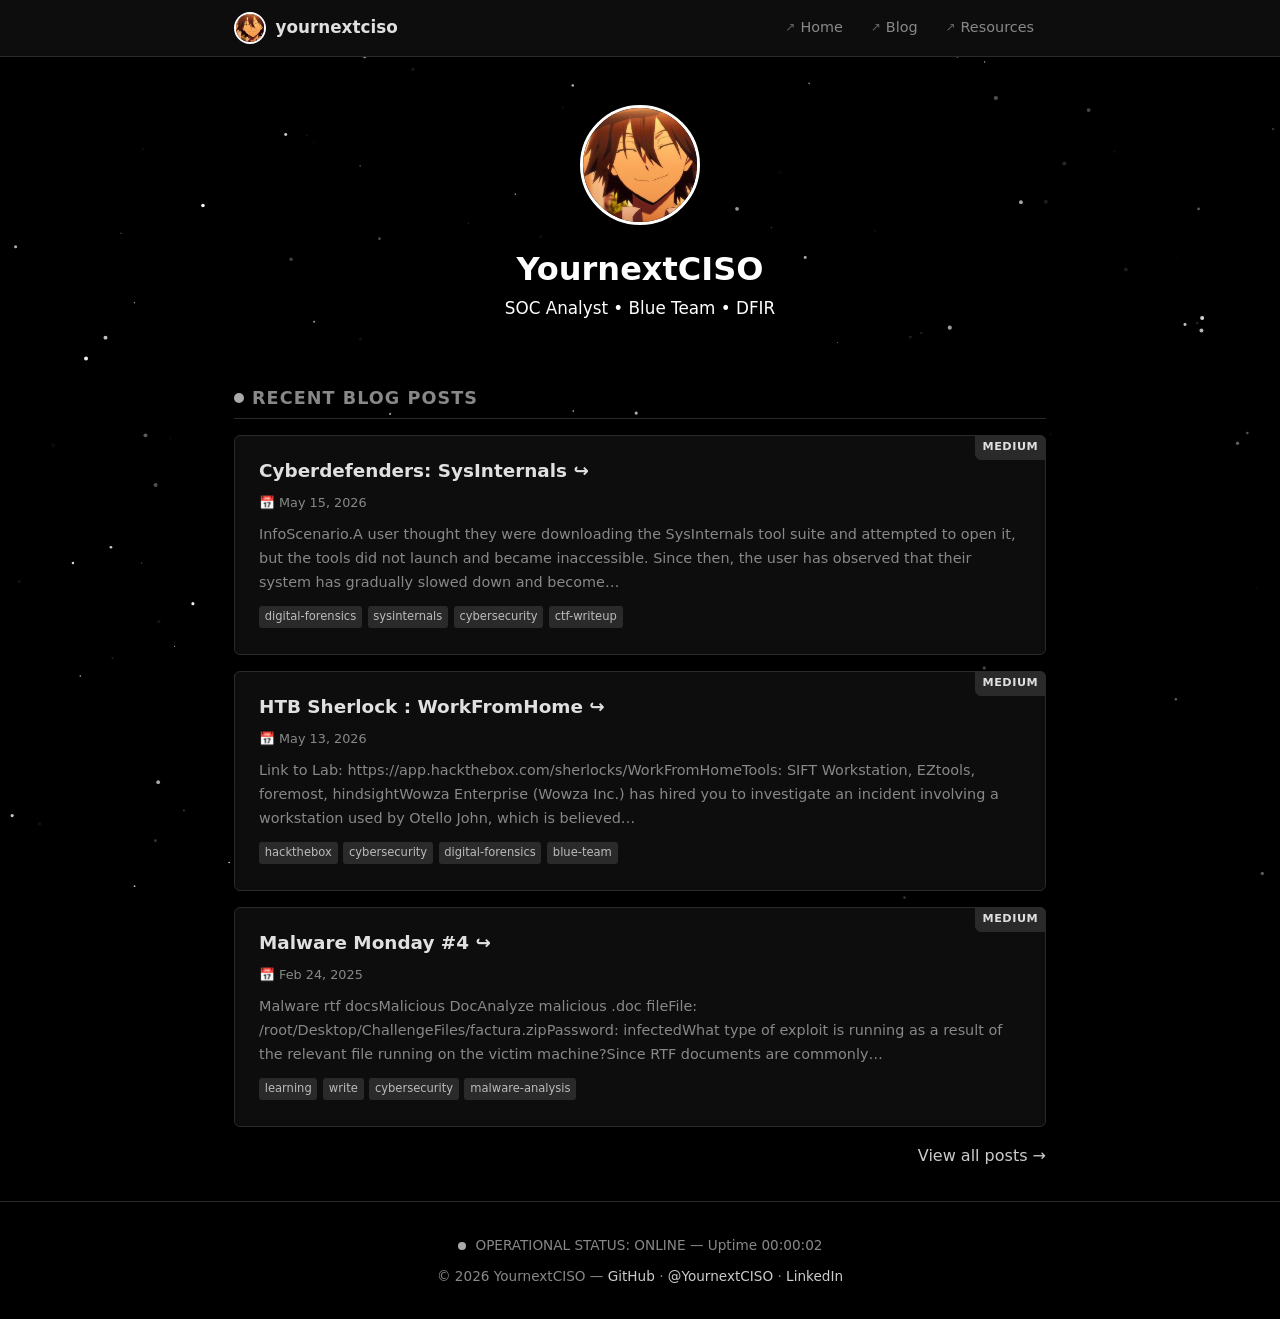
==== commit 3e24e7f6: "Add starfield background, combined feed, Obsidian pipeline, tag filtering, and blog page rebuild" ====
--- a/index.html
+++ b/index.html
@@ -9,6 +9,9 @@
   <link rel="icon" type="image/svg+xml" href="data:image/svg+xml,<svg xmlns='http://www.w3.org/2000/svg' viewBox='0 0 32 32'><text y='28' font-size='28'>🛡️</text></svg>">
 </head>
 <body>
+
+  <!-- Starfield Background -->
+  <canvas id="starfield" aria-hidden="true"></canvas>
 
   <!-- Skip Link -->
   <a href="#main-content" class="sr-only skip-link">Skip to content</a>
@@ -43,15 +46,15 @@
 
     <div class="container">
 
-      <!-- Recent Blog Posts -->
+      <!-- Recent Blog Posts — Combined Feed (Medium + Obsidian) -->
       <section class="section" id="blog-feed">
         <div class="section-header">
           <span class="indicator" aria-hidden="true"></span>
           <h2>Recent Blog Posts</h2>
         </div>
 
-        <div data-medium-feed="3">
-          <!-- Dynamically populated from medium-posts.json -->
+        <div data-combined-feed="3">
+          <!-- Dynamically populated from medium-posts.json + obsidian-posts.json -->
           <p style="color:var(--soc-ink0);">Loading posts…</p>
         </div>
 
@@ -80,6 +83,7 @@
   </footer>
 
   <script src="js/main.js"></script>
-  <script src="js/medium-feed.js"></script>
+  <script src="js/starfield.js"></script>
+  <script src="js/combined-feed.js"></script>
 </body>
 </html>
--- a/css/style.css
+++ b/css/style.css
@@ -53,6 +53,17 @@
   flex-direction: column;
 }
 
+/* --- Starfield Canvas --- */
+#starfield {
+  position: fixed;
+  top: 0;
+  left: 0;
+  width: 100%;
+  height: 100%;
+  z-index: 0;
+  pointer-events: none;
+}
+
 /* --- Skip Link (a11y) --- */
 .sr-only {
   position: absolute; width: 1px; height: 1px;
@@ -190,6 +201,7 @@
   padding: 1.25rem 1.5rem;
   margin-bottom: 1rem;
   transition: border-color 0.2s;
+  position: relative;
 }
 .card:hover { border-color: var(--soc-blue); }
 .card-title {
@@ -211,6 +223,30 @@
 .card-excerpt {
   color: var(--soc-ink0);
   font-size: 0.9rem;
+}
+
+/* --- Source Badge (on cards) --- */
+.card-source-badge {
+  display: inline-block;
+  position: absolute;
+  top: -1px;
+  right: -1px;
+  padding: 0.2em 0.6em;
+  border-radius: 0 var(--soc-radius) 0 var(--soc-radius);
+  font-size: 0.7rem;
+  font-weight: 700;
+  text-transform: uppercase;
+  letter-spacing: 0.05em;
+}
+.badge-medium {
+  background: var(--soc-bg3);
+  color: var(--soc-ink2);
+  border: 1px solid var(--soc-bg3);
+}
+.badge-obsidian {
+  background: #483699;
+  color: #e2d9ff;
+  border: 1px solid #5c47b0;
 }
 
 /* Tags */
@@ -227,10 +263,47 @@
 }
 .tag:hover { background: var(--soc-blue); color: var(--soc-ink3); text-decoration: none; }
 
+/* --- Filter Bar (Blog page) --- */
+.filter-bar {
+  display: flex;
+  flex-wrap: wrap;
+  gap: 0.4rem;
+  margin-bottom: 1.5rem;
+  padding-bottom: 1rem;
+  border-bottom: 1px solid var(--soc-bg3);
+}
+.filter-pill {
+  display: inline-block;
+  padding: 0.3em 0.75em;
+  border-radius: 20px;
+  font-size: 0.78rem;
+  font-weight: 500;
+  font-family: var(--font-sans);
+  background: var(--soc-bg1);
+  color: var(--soc-ink0);
+  border: 1px solid var(--soc-bg3);
+  cursor: pointer;
+  transition: background 0.15s, color 0.15s, border-color 0.15s;
+  white-space: nowrap;
+}
+.filter-pill:hover {
+  background: var(--soc-bg2);
+  color: var(--soc-ink2);
+  border-color: var(--soc-blue);
+}
+.filter-pill.active {
+  background: var(--soc-cyan);
+  color: var(--soc-bg0);
+  border-color: var(--soc-cyan);
+  font-weight: 700;
+}
+
 /* --- Profile Hero (Minimal) --- */
 .profile-hero {
   text-align: center;
   padding: 3rem 1.5rem 1.5rem;
+  position: relative;
+  z-index: 1;
 }
 .profile-avatar {
   width: 120px;
@@ -246,6 +319,8 @@
 /* --- Section Headers --- */
 .section {
   margin: 2rem 0;
+  position: relative;
+  z-index: 1;
 }
 .section-header {
   display: flex;
@@ -292,6 +367,94 @@
   font-size: 0.82rem;
 }
 
+/* --- Individual Post Page (Auto-generated for Obsidian posts) --- */
+.post-article {
+  max-width: var(--soc-max-w);
+  margin: 0 auto;
+  padding: 2rem 1.5rem 4rem;
+  position: relative;
+  z-index: 1;
+}
+.post-article .post-header {
+  margin-bottom: 2rem;
+  padding-bottom: 1rem;
+  border-bottom: 1px solid var(--soc-bg3);
+}
+.post-article .post-title {
+  font-size: 2rem;
+  margin-bottom: 0.5rem;
+  color: var(--soc-ink3);
+}
+.post-article .post-date {
+  color: var(--soc-ink0);
+  font-size: 0.9rem;
+  margin-bottom: 0.75rem;
+}
+.post-article .post-tags {
+  margin-bottom: 0.5rem;
+}
+.post-article .post-body {
+  line-height: 1.8;
+  color: var(--soc-ink1);
+}
+.post-article .post-body h1,
+.post-article .post-body h2,
+.post-article .post-body h3 {
+  margin-top: 2rem;
+  margin-bottom: 0.75rem;
+}
+.post-article .post-body h2 { font-size: 1.35rem; border-bottom: 1px solid var(--soc-bg3); padding-bottom: 0.35rem; }
+.post-article .post-body h3 { font-size: 1.15rem; }
+.post-article .post-body p { margin-bottom: 1rem; }
+.post-article .post-body ul,
+.post-article .post-body ol {
+  margin: 0.75rem 0 1rem 1.5rem;
+}
+.post-article .post-body li { margin-bottom: 0.35rem; }
+.post-article .post-body blockquote {
+  border-left: 3px solid var(--soc-cyan);
+  padding: 0.5rem 1rem;
+  margin: 1rem 0;
+  background: var(--soc-bg1);
+  border-radius: 0 var(--soc-radius) var(--soc-radius) 0;
+  color: var(--soc-ink2);
+  font-style: italic;
+}
+.post-article .post-body img {
+  max-width: 100%;
+  height: auto;
+  border-radius: var(--soc-radius);
+  border: 1px solid var(--soc-bg3);
+  margin: 1rem 0;
+}
+.post-article .post-body table {
+  width: 100%;
+  border-collapse: collapse;
+  margin: 1rem 0;
+  font-size: 0.9rem;
+}
+.post-article .post-body th,
+.post-article .post-body td {
+  padding: 0.5rem 0.75rem;
+  border: 1px solid var(--soc-bg3);
+  text-align: left;
+}
+.post-article .post-body th {
+  background: var(--soc-bg1);
+  color: var(--soc-ink2);
+  font-weight: 600;
+}
+.post-article .post-body hr {
+  border: none;
+  border-top: 1px solid var(--soc-bg3);
+  margin: 2rem 0;
+}
+.post-article .post-back {
+  margin-top: 3rem;
+  padding-top: 1rem;
+  border-top: 1px solid var(--soc-bg3);
+}
+
 /* --- 404 --- */
 .error-page {
   text-align: center;
@@ -303,6 +466,14 @@
   color: var(--soc-cyan);
 }
 .error-page p { color: var(--soc-ink0); margin-top: 0.5rem; }
+
+/* --- Main content z-index (above starfield) --- */
+main,
+.site-header,
+.site-footer {
+  position: relative;
+  z-index: 1;
+}
 
 /* --- Responsive --- */
 @media (max-width: 640px) {
@@ -323,4 +494,7 @@
   h1 { font-size: 1.5rem; }
   .container { padding: 0 1rem; }
   .header-inner { padding: 0 1rem; }
+  .post-article .post-title { font-size: 1.5rem; }
+  .filter-bar { gap: 0.3rem; }
+  .filter-pill { font-size: 0.72rem; padding: 0.25em 0.6em; }
 }
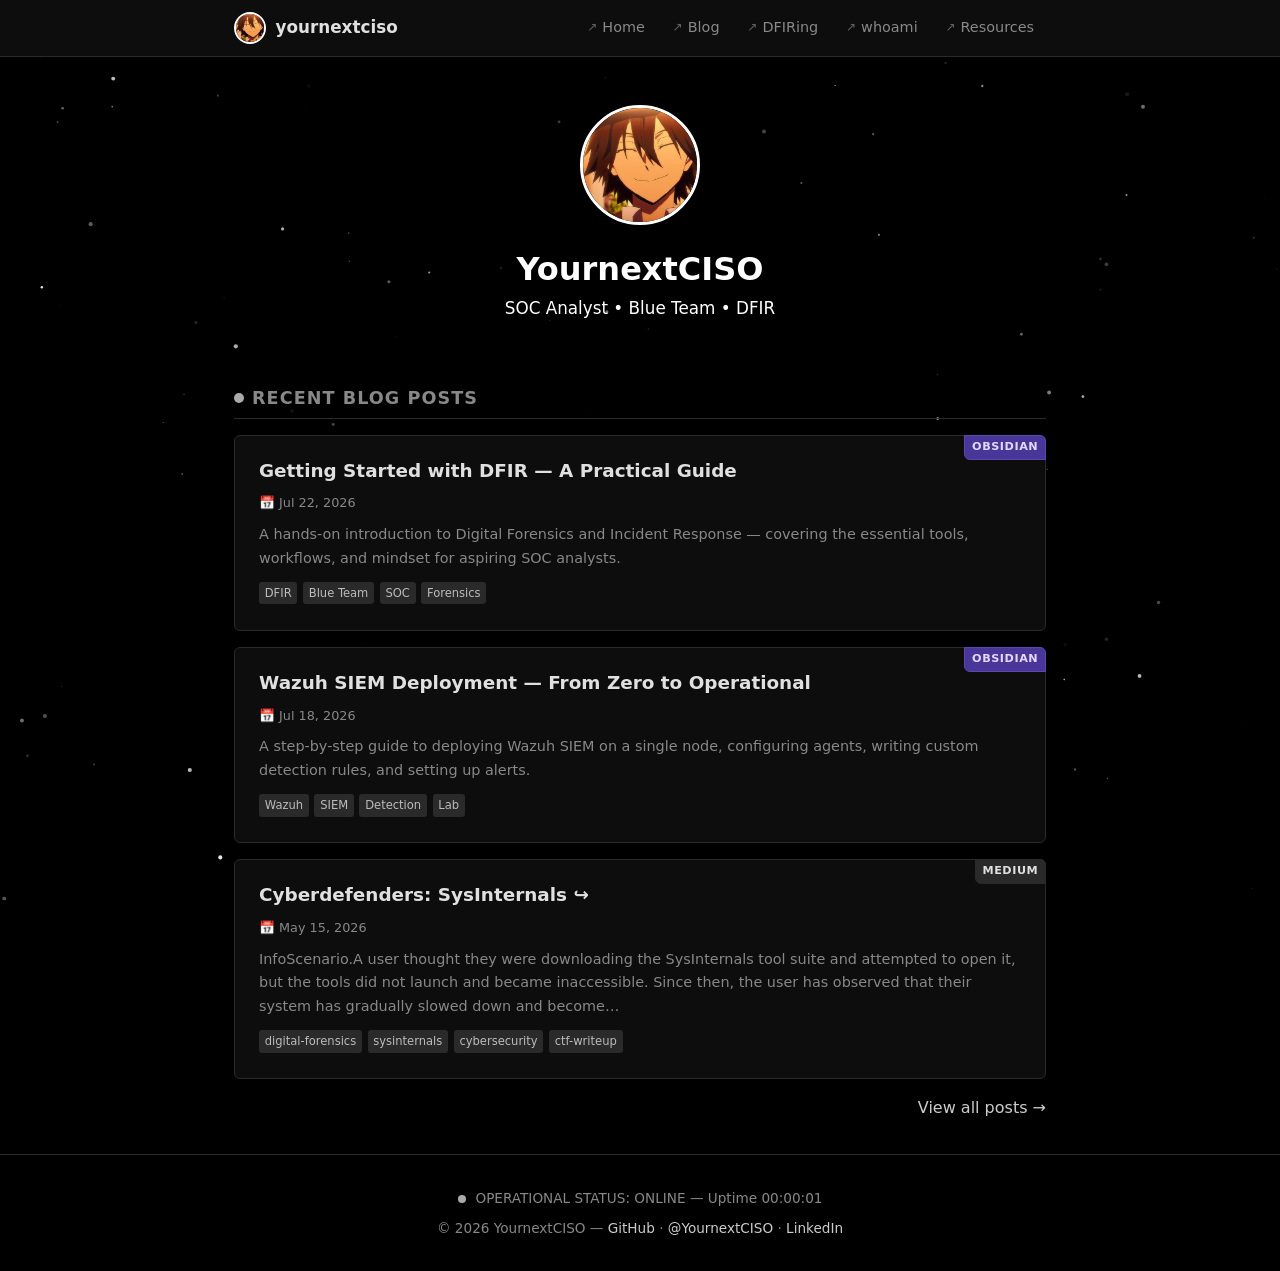
==== commit c0c07f55: "Add whoami + DFIRing pages, reduced blog tag clutter, extended build pipeline for both content types" ====
--- a/index.html
+++ b/index.html
@@ -28,6 +28,8 @@
         <ul class="nav-tabs" id="navTabs">
           <li><a href="/" class="nav-tab"><span class="ix">↗</span>Home</a></li>
           <li><a href="blogs/" class="nav-tab"><span class="ix">↗</span>Blog</a></li>
+          <li><a href="dfiring/" class="nav-tab"><span class="ix">↗</span>DFIRing</a></li>
+          <li><a href="whoami/" class="nav-tab"><span class="ix">↗</span>whoami</a></li>
           <li><a href="resources/" class="nav-tab"><span class="ix">↗</span>Resources</a></li>
         </ul>
       </nav>
